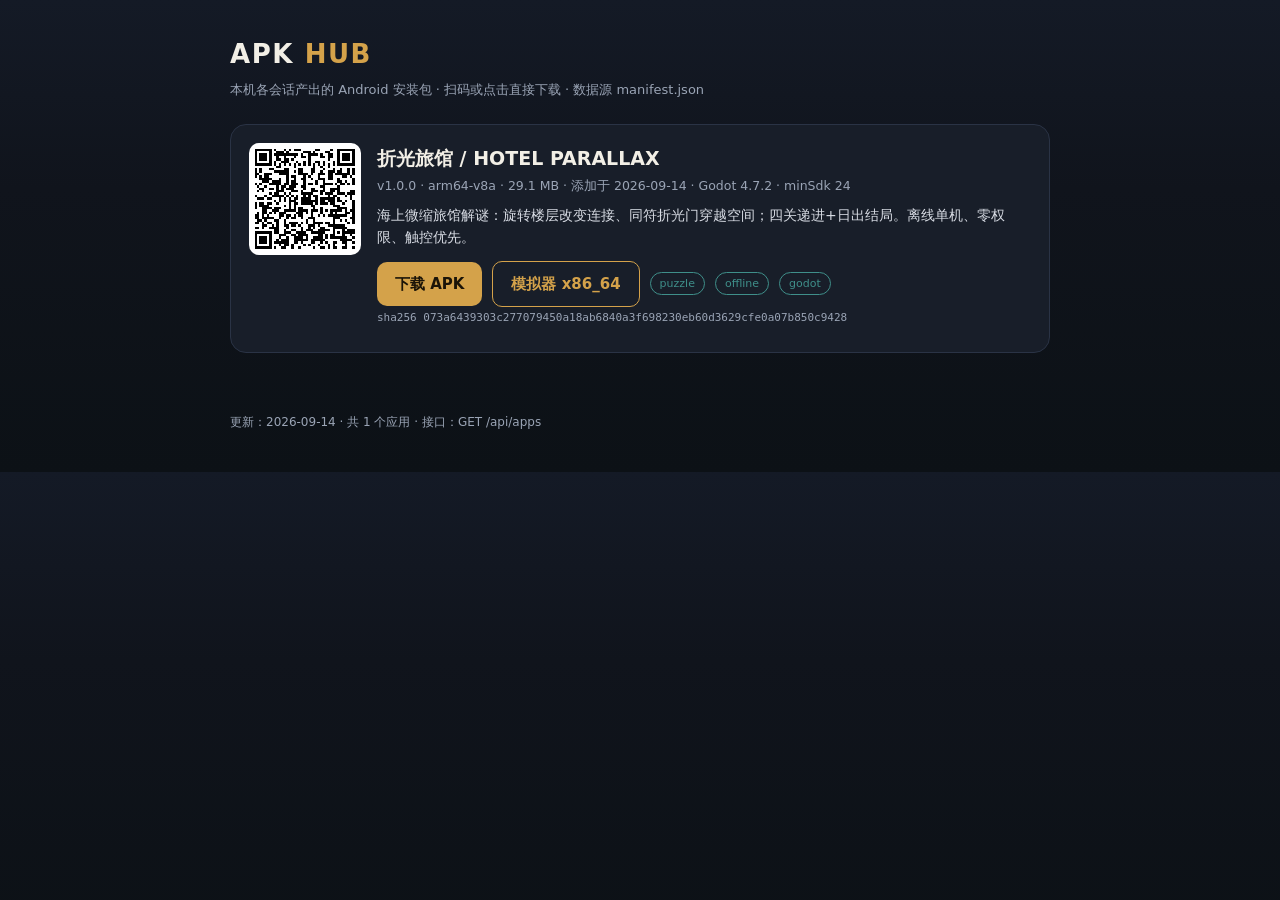
==== public/index.html @ 37f76600 "apk hub: init + hotel parallax 1.0.0" ====
<!doctype html>
<html lang="zh-CN">
<head>
<meta charset="utf-8">
<meta name="viewport" content="width=device-width, initial-scale=1, viewport-fit=cover">
<title>APK Hub · 本机作品汇总</title>
<meta name="description" content="本机各会话产出的 Android APK 汇总下载站">
<style>
  :root{
    --bg:#10141c; --panel:#181e29; --line:#2a3345; --ink:#f2efe6; --dim:#9aa4b5;
    --brass:#d4a24a; --teal:#3f8f8a; --red:#a83c2c;
  }
  *{box-sizing:border-box}
  body{margin:0;background:linear-gradient(180deg,#141a26 0%,#10141c 40%,#0c1116 100%);
       color:var(--ink);font:16px/1.6 system-ui,-apple-system,"Noto Sans SC","Microsoft YaHei",sans-serif;
       padding:env(safe-area-inset-top) env(safe-area-inset-right) env(safe-area-inset-bottom) env(safe-area-inset-left)}
  header{max-width:860px;margin:0 auto;padding:34px 20px 10px}
  h1{font-size:26px;margin:0 0 4px;letter-spacing:.06em}
  h1 span{color:var(--brass)}
  .sub{color:var(--dim);font-size:13px}
  main{max-width:860px;margin:0 auto;padding:14px 20px 60px;display:grid;gap:16px}
  .card{background:var(--panel);border:1px solid var(--line);border-radius:16px;padding:18px;
        display:grid;grid-template-columns:112px 1fr;gap:16px}
  .qr{background:#fff;border-radius:10px;padding:6px;width:112px;height:112px;display:flex;
      align-items:center;justify-content:center}
  .qr canvas,.qr img{width:100%!important;height:100%!important}
  .name{font-size:19px;font-weight:600;margin:0 0 2px}
  .meta{color:var(--dim);font-size:12.5px;margin:2px 0 8px;word-break:break-all}
  .desc{font-size:14px;margin:0 0 12px;color:#d8dce4}
  .row{display:flex;flex-wrap:wrap;gap:10px;align-items:center}
  a.btn{display:inline-block;background:var(--brass);color:#1b1408;text-decoration:none;font-weight:600;
        border-radius:10px;padding:10px 18px;font-size:15px}
  a.btn.alt{background:transparent;color:var(--brass);border:1px solid var(--brass)}
  .tag{font-size:11px;color:var(--teal);border:1px solid var(--teal);border-radius:999px;padding:2px 9px}
  .sha{font-family:ui-monospace,Consolas,monospace;font-size:11px;color:var(--dim)}
  footer{max-width:860px;margin:0 auto;padding:0 20px 40px;color:var(--dim);font-size:12px}
  @media (max-width:560px){.card{grid-template-columns:1fr}.qr{margin:0 auto}}
</style>
</head>
<body>
<header>
  <h1>APK <span>HUB</span></h1>
  <div class="sub">本机各会话产出的 Android 安装包 · 扫码或点击直接下载 · 数据源 manifest.json</div>
</header>
<main id="list"><div class="sub">加载中…</div></main>
<footer id="foot"></footer>
<script src="vendor/qrcode.min.js"></script>
<script>
function fmtSize(b){if(b>1048576)return (b/1048576).toFixed(1)+' MB';if(b>1024)return (b/1024).toFixed(1)+' KB';return b+' B'}
function esc(s){return String(s==null?'':s).replace(/[&<>"]/g,c=>({'&':'&amp;','<':'&lt;','>':'&gt;','"':'&quot;'}[c]))}
async function load(){
  let m;
  try{
    const r = await fetch('apks/manifest.json?t='+Date.now(), {cache:'no-store'});
    m = await r.json();
  }catch(e){
    try{ const r2 = await fetch('/api/apps'); m = await r2.json(); }
    catch(e2){ document.getElementById('list').innerHTML = '<div class="sub">manifest 加载失败：'+esc(e2)+'</div>'; return; }
  }
  const apps = m.apps || [];
  const el = document.getElementById('list');
  if(!apps.length){ el.innerHTML = '<div class="sub">暂无 APK。用 tools/add_apk.py 添加后 push 即上线。</div>'; }
  el.innerHTML = '';
  for(const a of apps){
    const card = document.createElement('section');
    card.className = 'card';
    const extras = (a.extra_files||[]).map(f=>'<a class="btn alt" href="'+esc(f.file)+'">'+esc(f.label||f.file)+'</a>').join('');
    card.innerHTML =
      '<div class="qr" data-url=""></div>'+
      '<div><h2 class="name">'+esc(a.name)+'</h2>'+
      '<div class="meta">v'+esc(a.version)+' · '+esc(a.abi||'')+' · '+fmtSize(a.size)+' · 添加于 '+esc(a.added||'')+
        (a.engine?' · '+esc(a.engine):'')+(a.min_sdk?' · minSdk '+esc(a.min_sdk):'')+'</div>'+
      '<p class="desc">'+esc(a.desc||'')+'</p>'+
      '<div class="row"><a class="btn" href="'+esc(a.file)+'">下载 APK</a>'+extras+
        (a.tags||[]).map(t=>'<span class="tag">'+esc(t)+'</span>').join('')+'</div>'+
      '<div class="meta sha">sha256 '+esc(a.sha256||'')+'</div></div>';
    el.appendChild(card);
    const url = new URL(a.file, location.href).href;
    card.querySelector('.qr').dataset.url = url;
    if(window.QRCode){ new QRCode(card.querySelector('.qr'), {text:url, width:100, height:100, correctLevel:QRCode.CorrectLevel.M}); }
  }
  document.getElementById('foot').textContent =
    '更新：' + (m.updated||'') + ' · 共 ' + apps.length + ' 个应用 · 接口：GET /api/apps';
}
load();
</script>
</body>
</html>
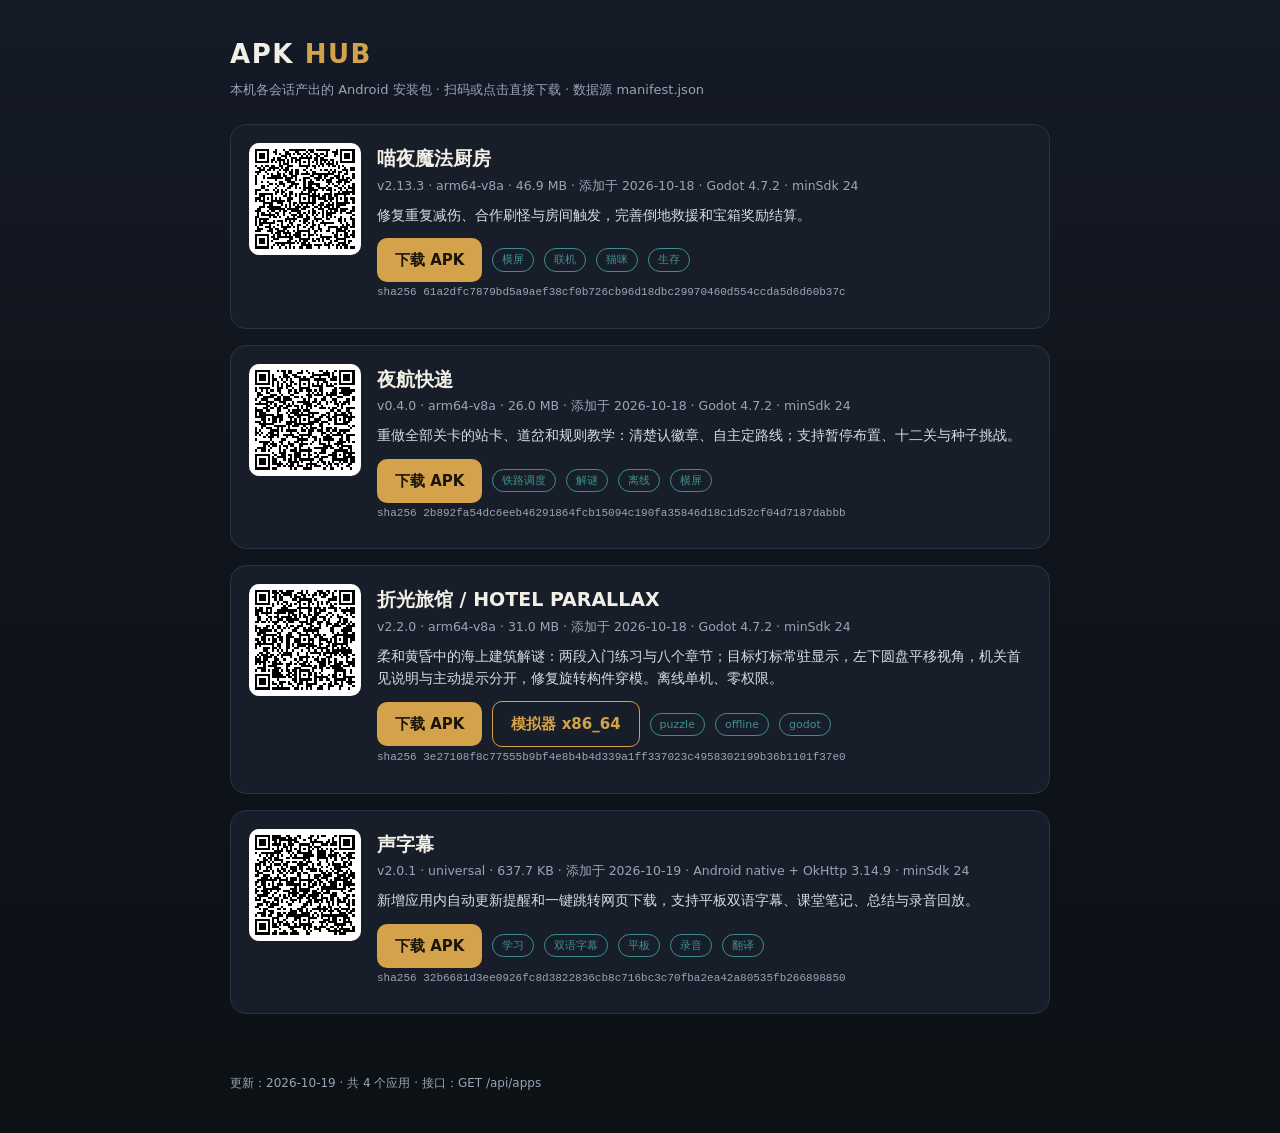
==== commit 33e861cd: "apk: release voice-subtitle v2.0.1 with update reminders" ====
--- a/public/index.html
+++ b/public/index.html
@@ -63,6 +63,7 @@
   el.innerHTML = '';
   for(const a of apps){
     const card = document.createElement('section');
+    card.id = 'app-' + a.id;
     card.className = 'card';
     const extras = (a.extra_files||[]).map(f=>'<a class="btn alt" href="'+esc(f.file)+'">'+esc(f.label||f.file)+'</a>').join('');
     card.innerHTML =
@@ -81,6 +82,8 @@
   }
   document.getElementById('foot').textContent =
     '更新：' + (m.updated||'') + ' · 共 ' + apps.length + ' 个应用 · 接口：GET /api/apps';
+  const target = document.getElementById(location.hash.slice(1));
+  if(target) target.scrollIntoView({block:'center'});
 }
 load();
 </script>
